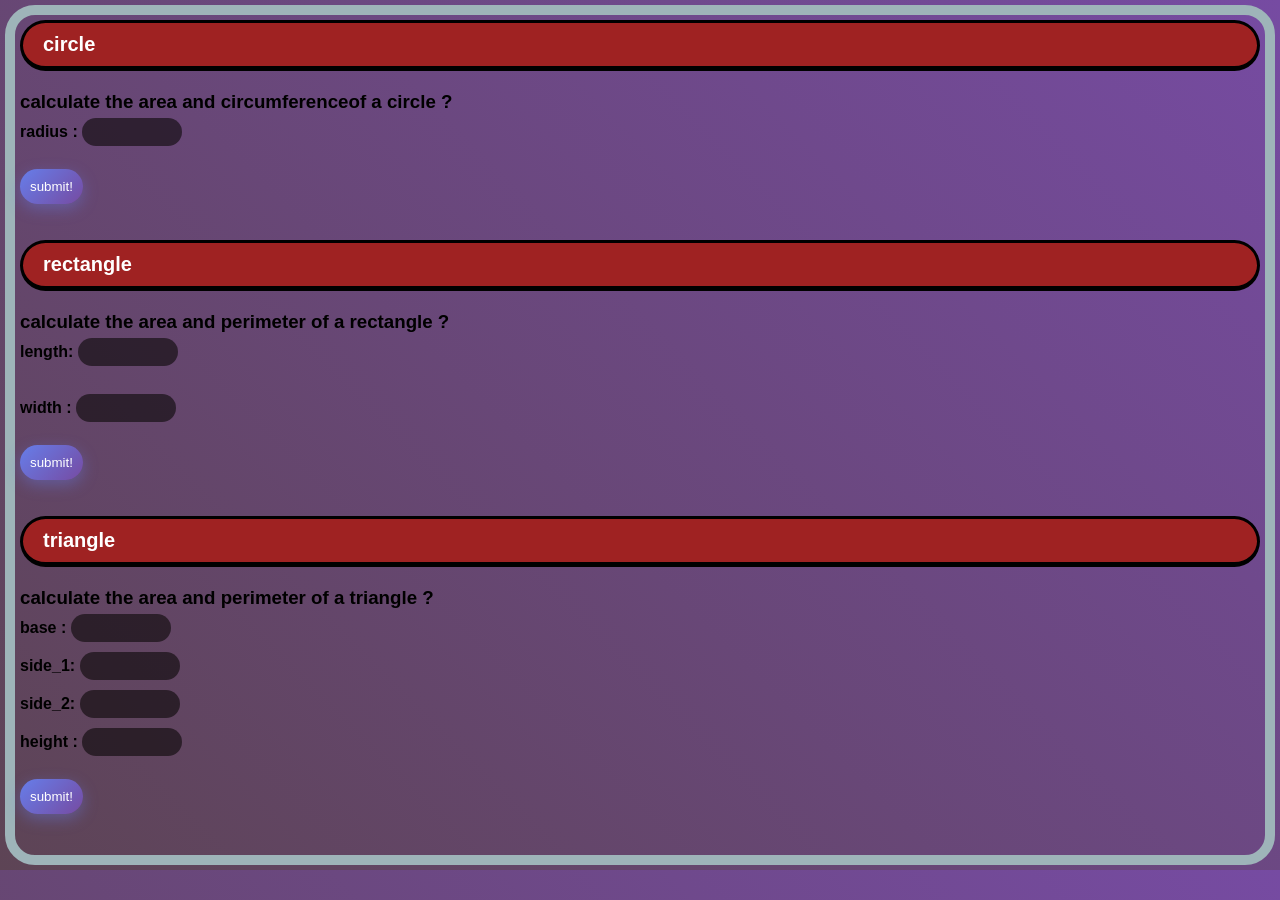
==== index.html @ e3bf32b9 "create index.html" ====
<!DOCTYPE html>
<html lang="en">
<head>
    <meta charset="UTF-8">
    <meta name="viewport" content="width=device-width, initial-scale=1.0">
    <title>area measurer</title>
    <link rel="stylesheet" href="style.css">
</head>
<body>

    <div class="circle">
    <h1 id="circle">circle</h1>
    <h3>calculate the area and circumferenceof a circle ?</h3>
    <label ><b>radius :</b></label>
    <input type="number" id="radius" ><br><br>
    
    
    <button id="circlebtn">submit!</button><br><br>
    <h4 id="greeting"></h4>
    <h4 id="area"></h4><br>
    </div>

<div class="rectangle">
    <h1 id="rectangle">rectangle</h1>   
    <h3>calculate the area and perimeter of a rectangle ?</h3>
    <label ><b>length:</b></label>
    <input type="number" id="length" ><br><br>
    <label ><b>width :</b></label>
    <input type="number" id="width" ><br><br>
    <button id="recbtn">submit!</button><br><br>
    <h4 id="rectangle-area"></h4>
    <h4 id="rectangle-perimeter"></h4><br>
</div>

<div class="triangle">
    <h1 id="triangle">triangle</h1>
    <h3>calculate the area and perimeter of a triangle ?</h3>
    <label><b>base :</b></label>
    <input type="number" id="base"><br>
    <label><b>side_1:</b></label>
    <input type="number" id="side_1"> <br>
    <label><b>side_2:</b></label>
    <input type="number" id="side_2"> <br>
    <label><b>height :</b></label>
    <input type="number" id="height"> <br><br>
    <button id="trianglebtn">submit!</button><br><br>
    <h4 id="triangle-area"></h4>
    <h4 id="triangle-perimeter"></h4><br>
</div>
</body>
</html>










   <script src="script.js"></script>
   
</body>
</html>
---- style.css ----
* { box-sizing: border-box; margin: 0; padding: 0; }
body {
    position:static;
    display:grid;
    font-family: Arial, sans-serif;
    margin: 5px;
    border-color:rgb(158, 180, 185);
    border-radius: 30px;
    background:linear-gradient(45deg, #5d4455, #764ba2);
    border-width: 1cm;
    border-style: solid;
    border-width: 10px;
    padding:5px;
    
    
}

h1 {
    border-bottom: 5px;
    border-color: black;
    border-style: solid;
    font-size: 20px;
    padding: 10px 20px;
    margin-bottom: 20px;
    background-color: #9f2222;
    color: white;
    border-radius: 360px;
}
input[type="number"] {
    padding: 5px;
    margin: 5px 0;
    width: 100px;
    background-color: #0b07079a;
    color: white;
    font-size: medium;
    border-radius: 50px;
    border-color: azure;
    border: 5px;
    
    
}
input[type="number"]:hover {
    background:white;
    color:black;
}

label {
 
font-family:'Franklin Gothic Medium', 'Arial Narrow', Arial, sans-serif;
font-size: medium;

}
button{
    display:inline-block;
    padding:14px 32px;

    border:none;
    border-radius: 50px;
    padding:10px 10px;
    margin:0px;
    background:linear-gradient(135deg, #667eea, #764ba2);
    color:white;
    box-shadow: 0 5px 15px rgba(102, 126, 234, 0.4);
    transition: transform 0.2s,box-shadow 0.2s;
    cursor: pointer;
}
button:hover{
  
      background-color:black ;
      color:white;
      box-shadow: inset;
      transition: cubic-bezier(0.075, 0.82, 0.165, 1);
      transform:translateY(3px);
      box-shadow: 0, 2px, 8px rgba(102, 126, 234, 0.4) ;
      
}
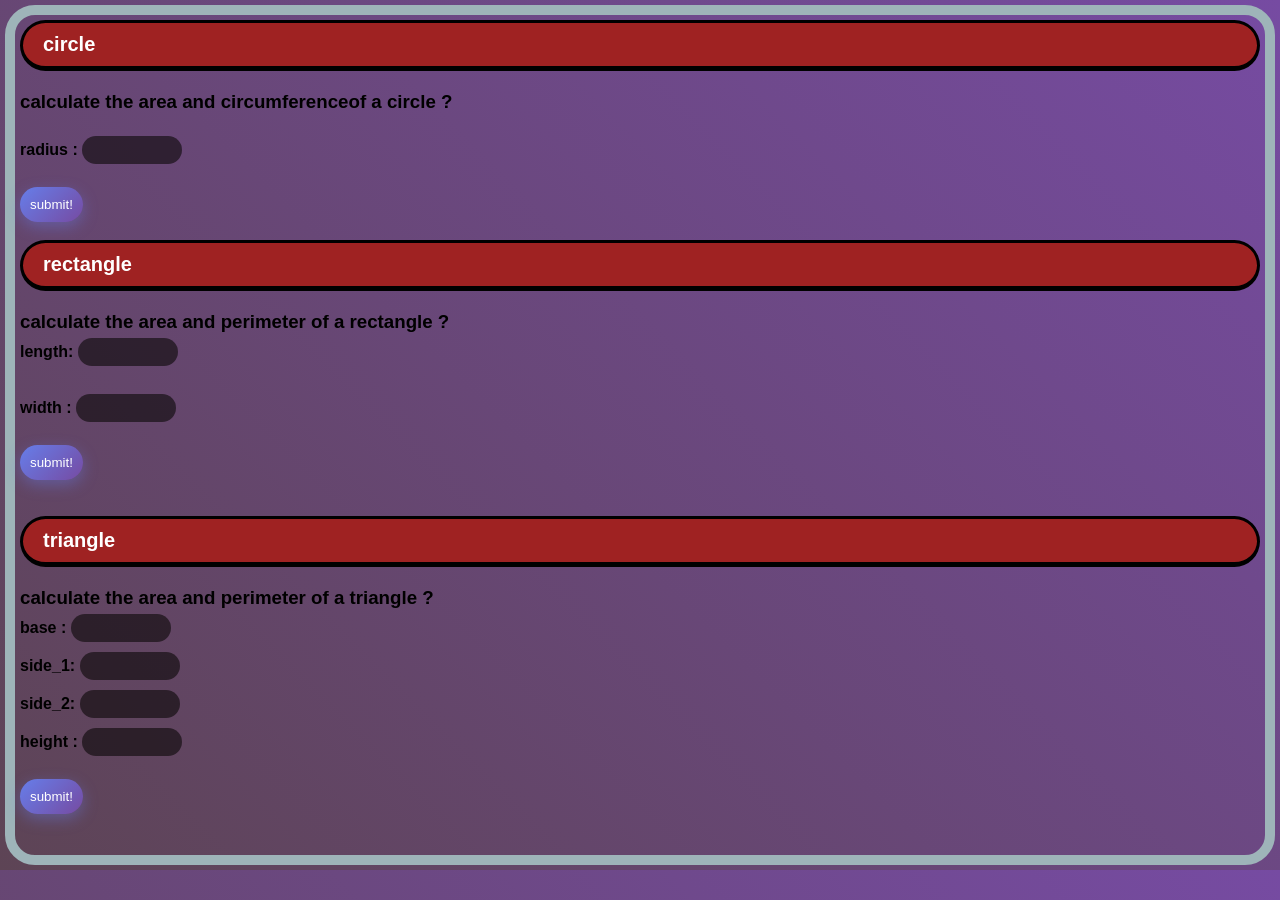
==== commit 0e0393be: "new changes" ====
--- a/index.html
+++ b/index.html
@@ -9,15 +9,19 @@
 <body>
 
     <div class="circle">
-    <h1 id="circle">circle</h1>
-    <h3>calculate the area and circumferenceof a circle ?</h3>
-    <label ><b>radius :</b></label>
+        <div class="circle-content" >
+        <h1 id="circle">circle</h1>
+        <h3>calculate the area and circumferenceof a circle ?</h3> <br>
+        <label ><b>radius :</b></label>
     <input type="number" id="radius" ><br><br>
     
     
     <button id="circlebtn">submit!</button><br><br>
     <h4 id="greeting"></h4>
-    <h4 id="area"></h4><br>
+    <h4 id="area"></h4>
+        </div>
+    
+  
     </div>
 
 <div class="rectangle">
@@ -47,16 +51,6 @@
     <h4 id="triangle-area"></h4>
     <h4 id="triangle-perimeter"></h4><br>
 </div>
-</body>
-</html>
-
-
-
-
-
-
-
-
 
 
    <script src="script.js"></script>
--- a/style.css
+++ b/style.css
@@ -73,4 +73,4 @@
       transform:translateY(3px);
       box-shadow: 0, 2px, 8px rgba(102, 126, 234, 0.4) ;
       
-}+}
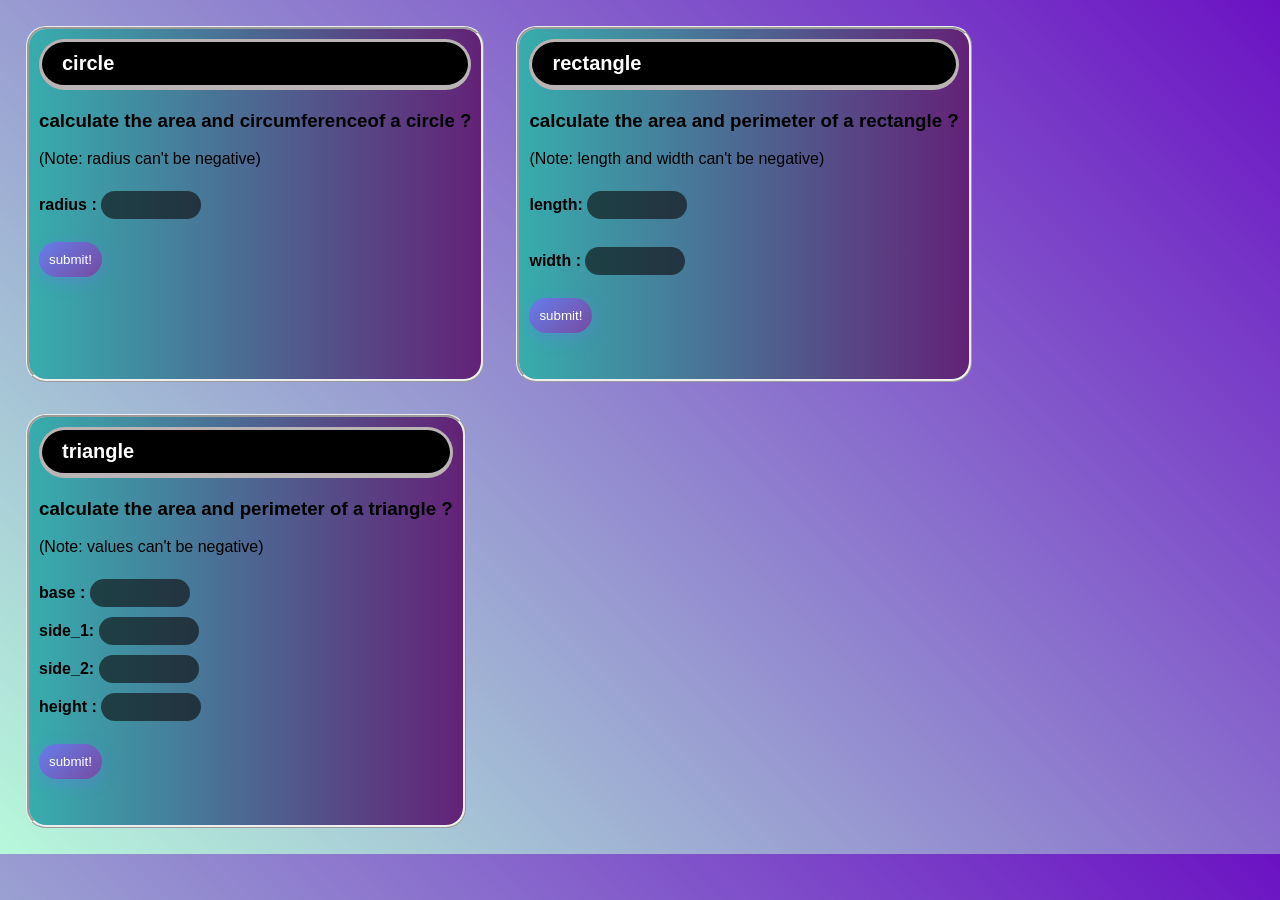
==== commit e7bfc907: "new changes" ====
--- a/index.html
+++ b/index.html
@@ -12,6 +12,8 @@
         <div class="circle-content" >
         <h1 id="circle">circle</h1>
         <h3>calculate the area and circumferenceof a circle ?</h3> <br>
+    
+        <p>(Note: radius can't be negative)</p><br>
         <label ><b>radius :</b></label>
     <input type="number" id="radius" ><br><br>
     
@@ -26,7 +28,8 @@
 
 <div class="rectangle">
     <h1 id="rectangle">rectangle</h1>   
-    <h3>calculate the area and perimeter of a rectangle ?</h3>
+    <h3>calculate the area and perimeter of a rectangle ?</h3><br>
+    <p>(Note: length and width can't be negative)</p><br>
     <label ><b>length:</b></label>
     <input type="number" id="length" ><br><br>
     <label ><b>width :</b></label>
@@ -38,7 +41,8 @@
 
 <div class="triangle">
     <h1 id="triangle">triangle</h1>
-    <h3>calculate the area and perimeter of a triangle ?</h3>
+    <h3>calculate the area and perimeter of a triangle ?</h3><br>
+    <p>(Note: values can't be negative)</p><br>
     <label><b>base :</b></label>
     <input type="number" id="base"><br>
     <label><b>side_1:</b></label>
--- a/style.css
+++ b/style.css
@@ -1,28 +1,48 @@
 * { box-sizing: border-box; margin: 0; padding: 0; }
 body {
     position:static;
-    display:grid;
+    display:flex;
+    flex-wrap:wrap;
+    flex-grow:1;
     font-family: Arial, sans-serif;
     margin: 5px;
-    border-color:rgb(158, 180, 185);
     border-radius: 30px;
-    background:linear-gradient(45deg, #5d4455, #764ba2);
-    border-width: 1cm;
-    border-style: solid;
-    border-width: 10px;
+    background:linear-gradient(45deg, #17e98b4f, #6b12c3);
     padding:5px;
     
     
 }
-
+.circle{
+    border-style:ridge;
+    border-radius: 20px;
+    
+    background:linear-gradient(90deg ,rgb(55, 173, 173),rgb(99, 34, 119));
+    margin:1em;
+    padding:10px;
+}
+.rectangle{
+    border-style:ridge;
+    border-radius: 20px;
+    background:linear-gradient(90deg ,rgb(55, 173, 173),rgb(99, 34,119));
+    
+    margin:1em;
+    padding:10px;
+}
+.triangle{
+    border-style:ridge;
+    border-radius: 20px;
+    background:linear-gradient(90deg ,rgb(55, 173, 173),rgb(99, 34, 119));
+    margin:1em;
+    padding:10px;
+}
 h1 {
     border-bottom: 5px;
-    border-color: black;
+    border-color: rgba(232, 223, 223, 0.808);
     border-style: solid;
     font-size: 20px;
     padding: 10px 20px;
     margin-bottom: 20px;
-    background-color: #9f2222;
+    background-color:black;
     color: white;
     border-radius: 360px;
 }
@@ -74,3 +94,6 @@
       box-shadow: 0, 2px, 8px rgba(102, 126, 234, 0.4) ;
       
 }
+
+
+}
